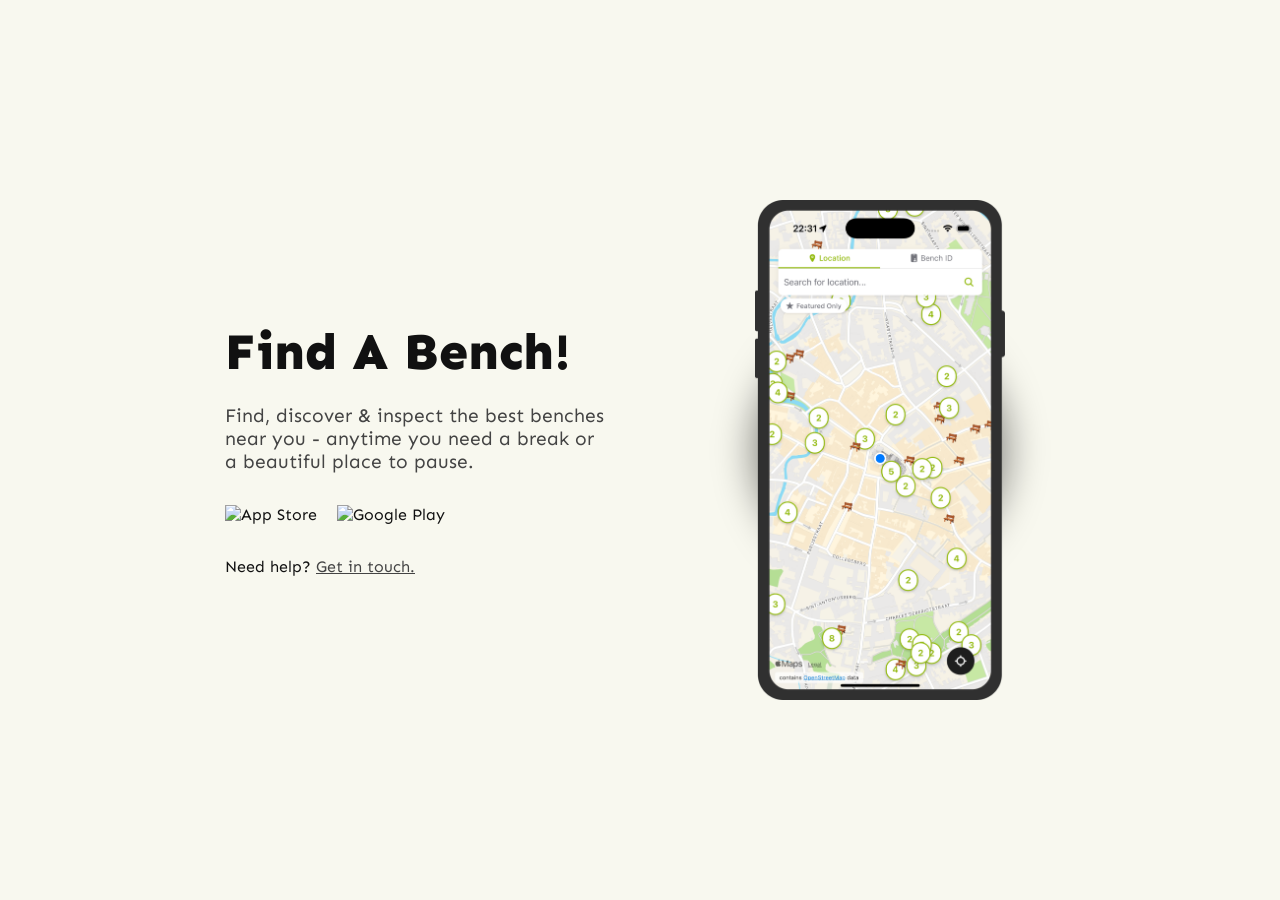
==== findabench/index.html @ 17c40b57 "add findabench" ====
<!DOCTYPE html>
<html lang="en">
  <head>
    <meta charset="UTF-8" />
    <meta name="viewport" content="width=device-width, initial-scale=1.0" />
    <title>Find a Bench</title>
    <link rel="stylesheet" href="styles.css" />
  </head>
  <body>
    <main class="hero">
      <section class="hero-content">
        <h1>Find A Bench!</h1>
        <p>
          Find, discover & inspect the best benches near you - anytime you need
          a break or a beautiful place to pause.
        </p>
        <div class="app-buttons">
          <img
            src="https://developer.apple.com/assets/elements/badges/download-on-the-app-store.svg"
            alt="App Store"
            class="store-btn"
          />
          <img
            src="https://upload.wikimedia.org/wikipedia/commons/7/78/Google_Play_Store_badge_EN.svg"
            alt="Google Play"
            class="store-btn"
          />
        </div>
        <div class="contact-link">
          Need help? <a href="mailto:kansmaten@gmail.com"> Get in touch. </a>
        </div>
      </section>
      <section class="phone-mockup">
        <img src="phone.png" alt="Phone mock" />
      </section>
    </main>
  </body>
</html>
---- findabench/styles.css ----
@import url("https://fonts.googleapis.com/css2?family=Sen:wght@400..800&display=swap");

* {
  margin: 0;
  padding: 0;
  box-sizing: border-box;
}

body {
  font-family: "Sen", sans-serif;
  height: 100vh;
  background: #f8f8ef;
  color: #111;
  display: flex;
  justify-content: center;
  align-items: center;
}

.hero {
  display: flex;
  justify-content: center;
  align-items: center;
  min-height: 80vh;
  padding: 0 48px;
  gap: 100px;
}

.hero-content {
  max-width: 480px;
}

.hero-content h1 {
  font-size: 3.2rem;
  font-weight: 800;
  margin-bottom: 24px;
  line-height: 1.1;
}

.hero-content p {
  font-size: 1.2rem;
  margin-bottom: 32px;
  color: #444;
}

.app-buttons {
  display: flex;
  gap: 20px;
}

.store-btn {
  height: 42px;
  width: auto;
}

.contact-link {
  margin-top: 10px;
}

.contact-link a {
  color: #444;
}

.phone-mockup {
  flex: 0 0 350px;
  display: flex;
  justify-content: center;
  align-items: center;
  position: relative;
}

.phone-mockup img {
  width: 250px;
  position: relative;
  z-index: 1;
}

.phone-mockup::after {
  content: "";
  position: absolute;
  width: 250px;
  height: 250px;
  background: rgba(0, 0, 0, 0.5);
  border-radius: 50%;
  top: 50%;
  left: 50%;
  transform: translate(-50%, -50%);
  filter: blur(20px);
  z-index: 0;
}

@media screen and (max-width: 800px) {
  .hero {
    flex-direction: column;
    padding: 40px 24px;
    min-height: auto;
    gap: 60px;
  }

  .hero-content {
    text-align: center;
  }

  .hero-content h1 {
    font-size: 2.5rem;
  }

  .app-buttons {
    justify-content: center;
  }

  .phone-mockup {
    order: -1;
  }

  .phone-mockup img {
    width: 175px;
  }

  .phone-mockup::after {
    width: 175px;
    height: 175px;
  }
}

@media screen and (max-height: 750px) and (max-width: 800px) {
  .hero {
    gap: 20px;
  }
}
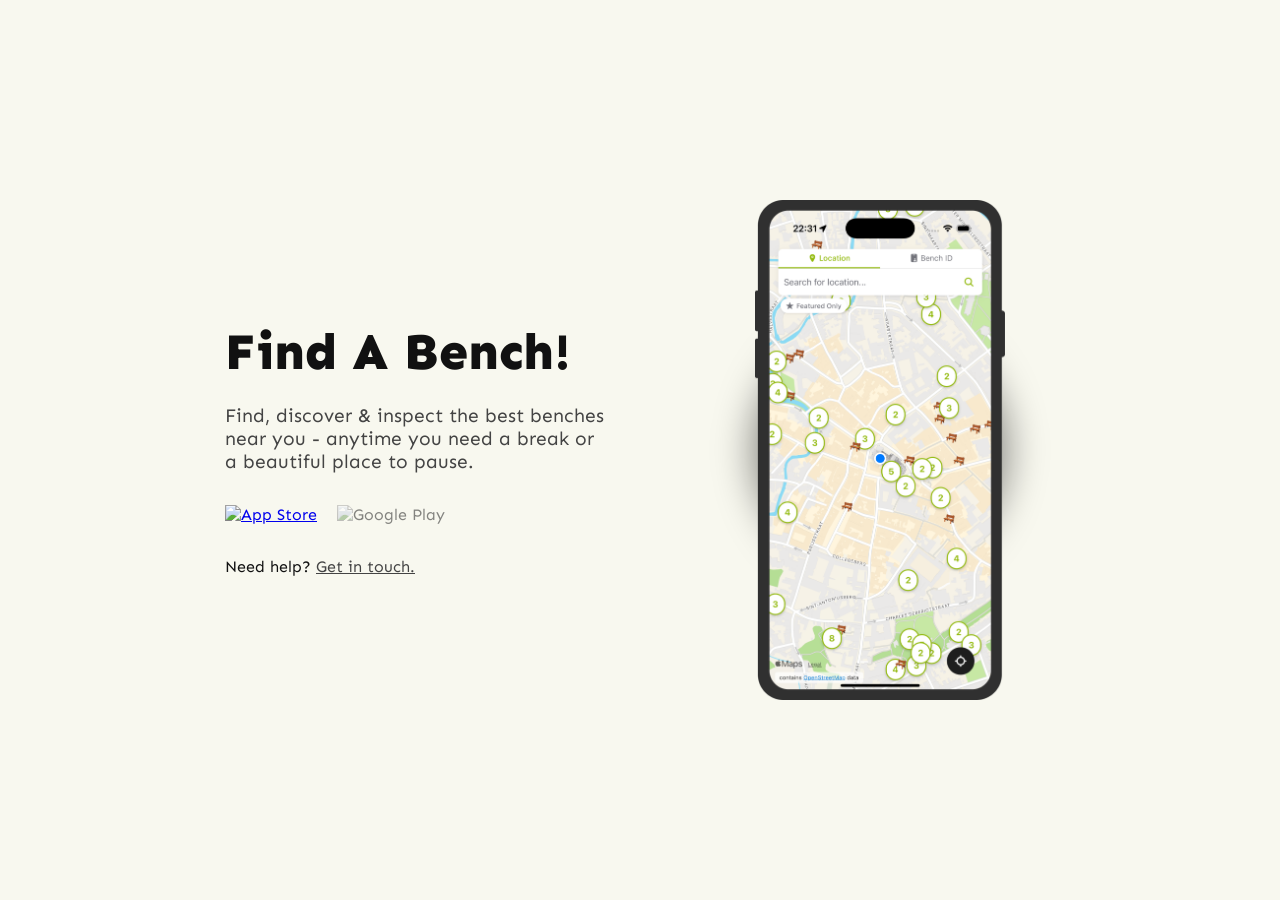
==== commit de18fad8: "add app store link" ====
--- a/findabench/index.html
+++ b/findabench/index.html
@@ -15,15 +15,22 @@
           a break or a beautiful place to pause.
         </p>
         <div class="app-buttons">
-          <img
-            src="https://developer.apple.com/assets/elements/badges/download-on-the-app-store.svg"
-            alt="App Store"
-            class="store-btn"
-          />
+          <a
+            href="https://apps.apple.com/app/find-a-bench/id6746389037"
+            target="_blank"
+          >
+            <img
+              src="https://developer.apple.com/assets/elements/badges/download-on-the-app-store.svg"
+              alt="App Store"
+              class="store-btn"
+              draggable="false"
+            />
+          </a>
           <img
             src="https://upload.wikimedia.org/wikipedia/commons/7/78/Google_Play_Store_badge_EN.svg"
             alt="Google Play"
-            class="store-btn"
+            class="store-btn google"
+            draggable="false"
           />
         </div>
         <div class="contact-link">
--- a/findabench/styles.css
+++ b/findabench/styles.css
@@ -50,6 +50,11 @@
 .store-btn {
   height: 42px;
   width: auto;
+}
+
+.store-btn.google {
+  opacity: 0.5;
+  filter: grayscale(50%);
 }
 
 .contact-link {
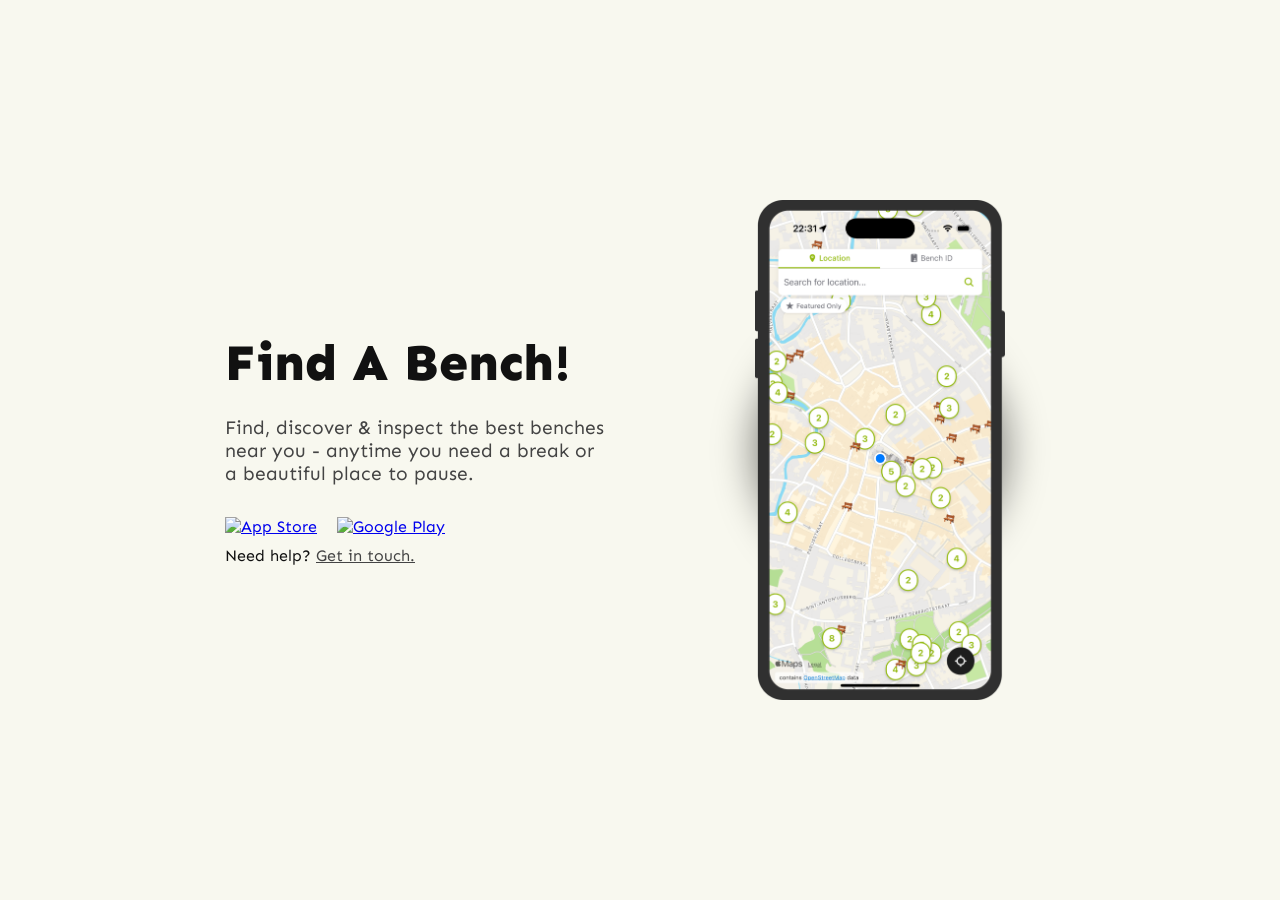
==== commit f815a350: "add google play store link" ====
--- a/findabench/index.html
+++ b/findabench/index.html
@@ -26,12 +26,17 @@
               draggable="false"
             />
           </a>
-          <img
-            src="https://upload.wikimedia.org/wikipedia/commons/7/78/Google_Play_Store_badge_EN.svg"
-            alt="Google Play"
-            class="store-btn google"
-            draggable="false"
-          />
+          <a
+            href="https://play.google.com/store/apps/details?id=com.findabench.app"
+            target="_blank"
+          >
+            <img
+              src="https://upload.wikimedia.org/wikipedia/commons/7/78/Google_Play_Store_badge_EN.svg"
+              alt="Google Play"
+              class="store-btn google"
+              draggable="false"
+            />
+          </a>
         </div>
         <div class="contact-link">
           Need help? <a href="mailto:kansmaten@gmail.com"> Get in touch. </a>
--- a/findabench/styles.css
+++ b/findabench/styles.css
@@ -50,11 +50,6 @@
 .store-btn {
   height: 42px;
   width: auto;
-}
-
-.store-btn.google {
-  opacity: 0.5;
-  filter: grayscale(50%);
 }
 
 .contact-link {
